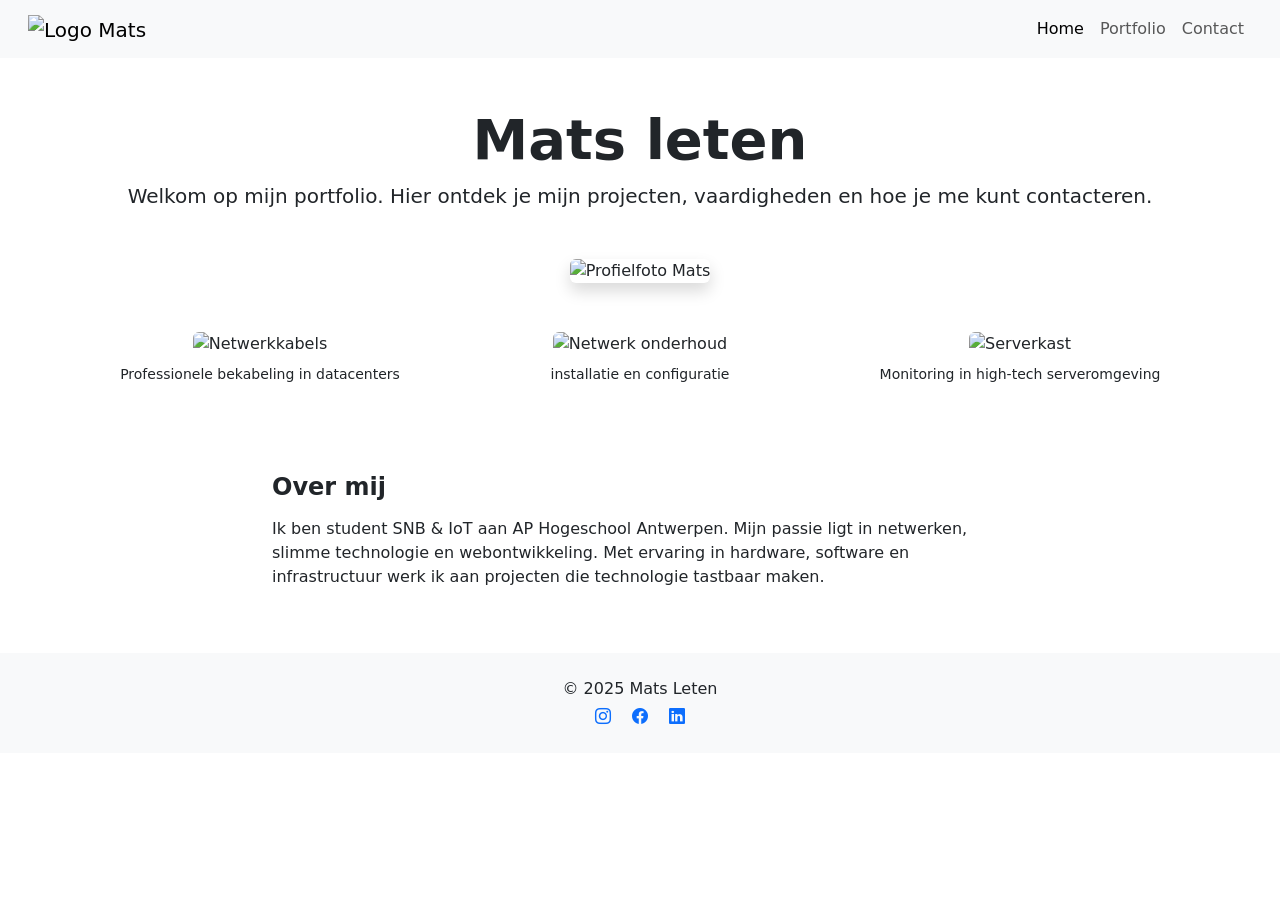
==== index.html @ ece1e0ce "Add files via upload" ====
<!DOCTYPE html>
<html lang="nl-BE">
<head>
  <meta charset="UTF-8">
  <meta name="viewport" content="width=device-width, initial-scale=1.0">
  <title>Portfolio Mats Jansen</title>
  <link rel="stylesheet" href="css/reset.css">
  <link href="https://cdn.jsdelivr.net/npm/bootstrap@5.3.3/dist/css/bootstrap.min.css" rel="stylesheet">
  <link rel="stylesheet" href="https://cdn.jsdelivr.net/npm/bootstrap-icons@1.11.3/font/bootstrap-icons.min.css">
  <link rel="stylesheet" href="css/style.css">
</head>
<body>

 
  <nav class="navbar bg-light px-3">
    <div class="container-fluid d-flex justify-content-between align-items-center">
      <a class="navbar-brand" href="#">
        <img src="assets/images/logo.png" alt="Logo Mats" width="80" height="80">
      </a>
      <ul class="navbar-nav flex-row">
        <li class="nav-item mx-2"><a class="nav-link active" href="index.html">Home</a></li>
        <li class="nav-item mx-2"><a class="nav-link" href="portfolio.html">Portfolio</a></li>
        <li class="nav-item mx-2"><a class="nav-link" href="contact.html">Contact</a></li>
      </ul>
    </div>
  </nav>


  <header class="container text-center my-5">
    <h1 class="display-4 fw-bold">Mats leten</h1>
    <p class="lead">Welkom op mijn portfolio. Hier ontdek je mijn projecten, vaardigheden en hoe je me kunt contacteren.</p>
  </header>


  <section class="container text-center mb-5">
    <img src="assets/images/mats.png" class="img-fluid rounded shadow" alt="Profielfoto Mats" style="max-width: 300px;">
  </section>


  <section class="container mb-5">
    <div class="row text-center">
      <div class="col-md-4 mb-4">
        <img src="assets/images/kabels.png" class="img-fluid rounded" alt="Netwerkkabels">
        <p class="small mt-2">Professionele bekabeling in datacenters</p>
      </div>
      <div class="col-md-4 mb-4">
        <img src="assets/images/netwerk.png" class="img-fluid rounded" alt="Netwerk onderhoud">
        <p class="small mt-2"> installatie en configuratie</p>
      </div>
      <div class="col-md-4 mb-4">
        <img src="assets/images/kast.png" class="img-fluid rounded" alt="Serverkast">
        <p class="small mt-2">Monitoring in high-tech serveromgeving</p>
      </div>
    </div>
  </section>


  <section class="container mb-5">
    <div class="row justify-content-center">
      <div class="col-md-8">
        <h2 class="h4 fw-bold mb-3">Over mij</h2>
        <p>Ik ben student SNB & IoT aan AP Hogeschool Antwerpen. Mijn passie ligt in netwerken, slimme technologie en webontwikkeling. Met ervaring in hardware, software en infrastructuur werk ik aan projecten die technologie tastbaar maken.</p>
      </div>
    </div>
  </section>

  <footer class="bg-light text-center py-4">
    <p class="mb-1">&copy; 2025 Mats Leten</p>
    <div class="socials">
      <a href="https://www.instagram.com" target="_blank" class="mx-2"><i class="bi bi-instagram"></i></a>
      <a href="https://www.facebook.com" target="_blank" class="mx-2"><i class="bi bi-facebook"></i></a>
      <a href="https://www.linkedin.com" target="_blank" class="mx-2"><i class="bi bi-linkedin"></i></a>
    </div>
  </footer>

</body>
</html>
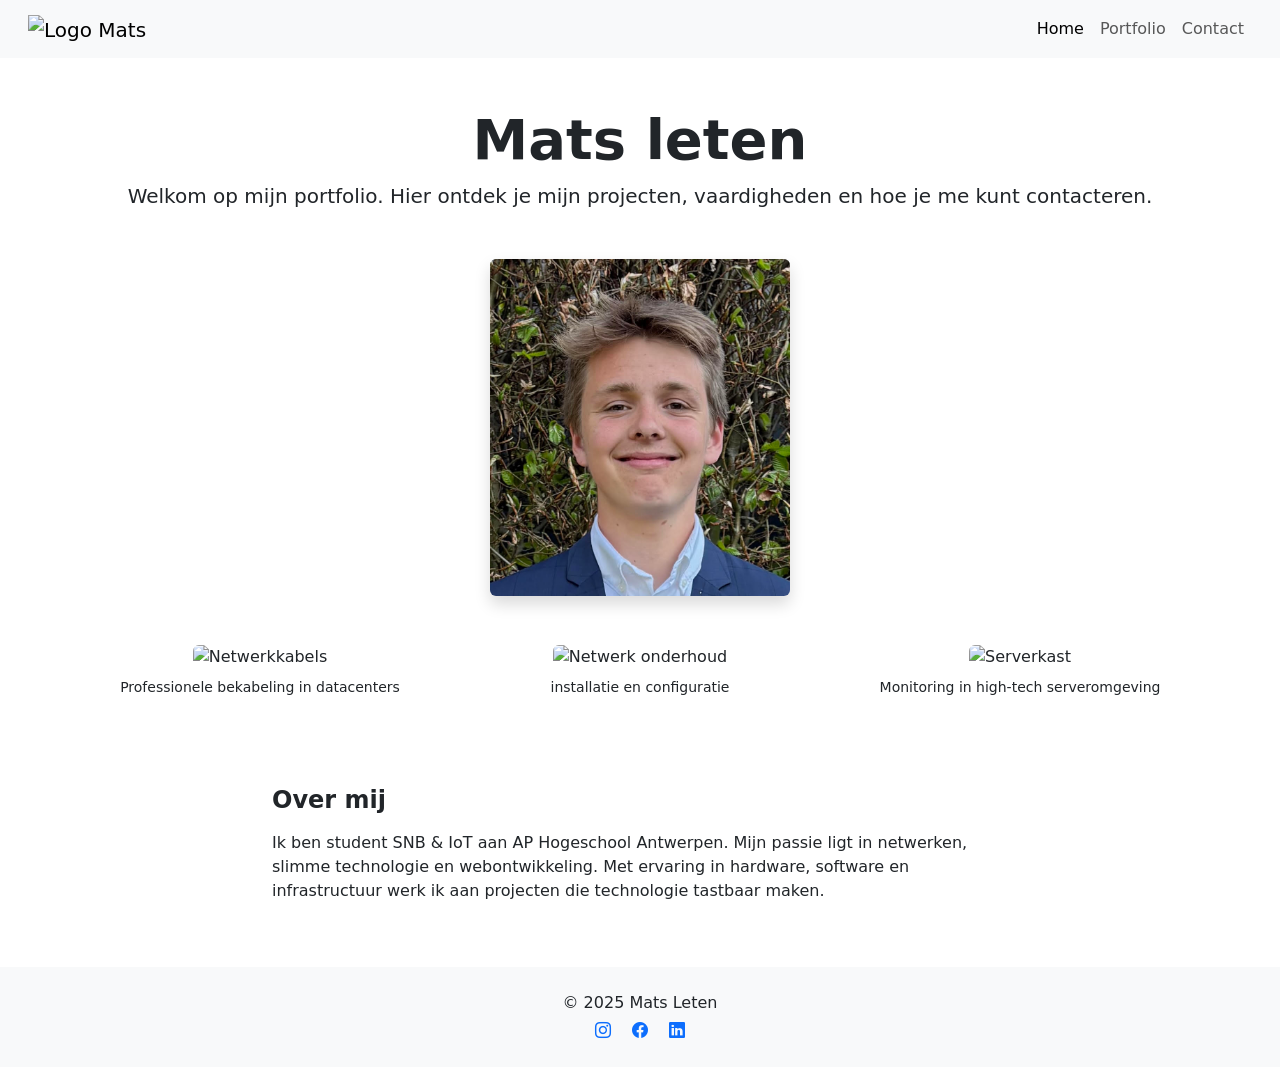
==== commit 9c554c05: "Update index.html" ====
--- a/index.html
+++ b/index.html
@@ -3,7 +3,7 @@
 <head>
   <meta charset="UTF-8">
   <meta name="viewport" content="width=device-width, initial-scale=1.0">
-  <title>Portfolio Mats Jansen</title>
+  <title>Portfolio Mats Leten</title>
   <link rel="stylesheet" href="css/reset.css">
   <link href="https://cdn.jsdelivr.net/npm/bootstrap@5.3.3/dist/css/bootstrap.min.css" rel="stylesheet">
   <link rel="stylesheet" href="https://cdn.jsdelivr.net/npm/bootstrap-icons@1.11.3/font/bootstrap-icons.min.css">
@@ -33,7 +33,7 @@
 
 
   <section class="container text-center mb-5">
-    <img src="assets/images/mats.png" class="img-fluid rounded shadow" alt="Profielfoto Mats" style="max-width: 300px;">
+    <img src="mats.png" class="img-fluid rounded shadow" alt="Profielfoto Mats" style="max-width: 300px;">
   </section>
 
 
@@ -75,3 +75,4 @@
 
 </body>
 </html>
+
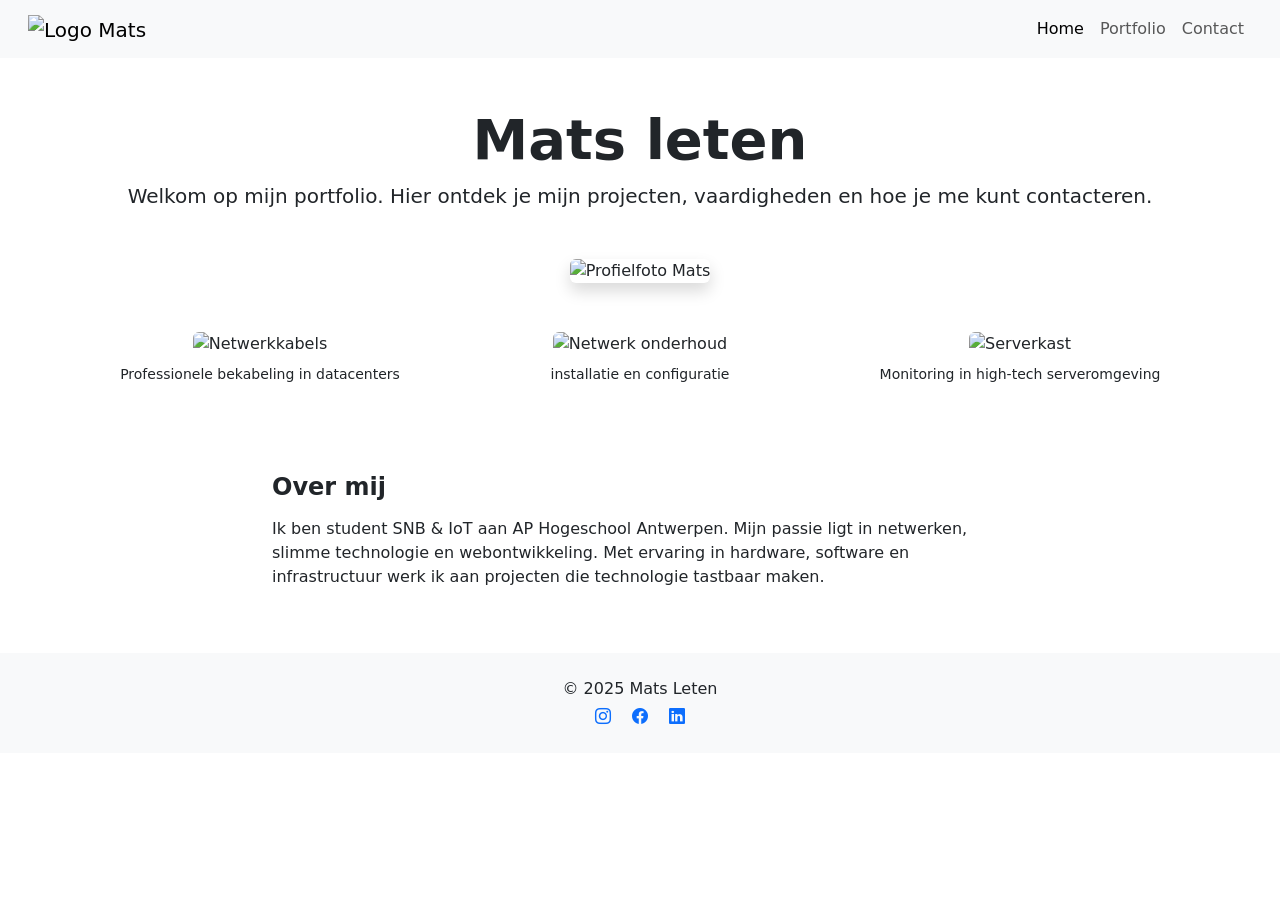
==== commit c16a47f4: "Update index.html" ====
--- a/index.html
+++ b/index.html
@@ -33,7 +33,7 @@
 
 
   <section class="container text-center mb-5">
-    <img src="mats.png" class="img-fluid rounded shadow" alt="Profielfoto Mats" style="max-width: 300px;">
+    <img src="assets/images/mats.png" class="img-fluid rounded shadow" alt="Profielfoto Mats" style="max-width: 300px;">
   </section>
 
 
@@ -76,3 +76,4 @@
 </body>
 </html>
 
+
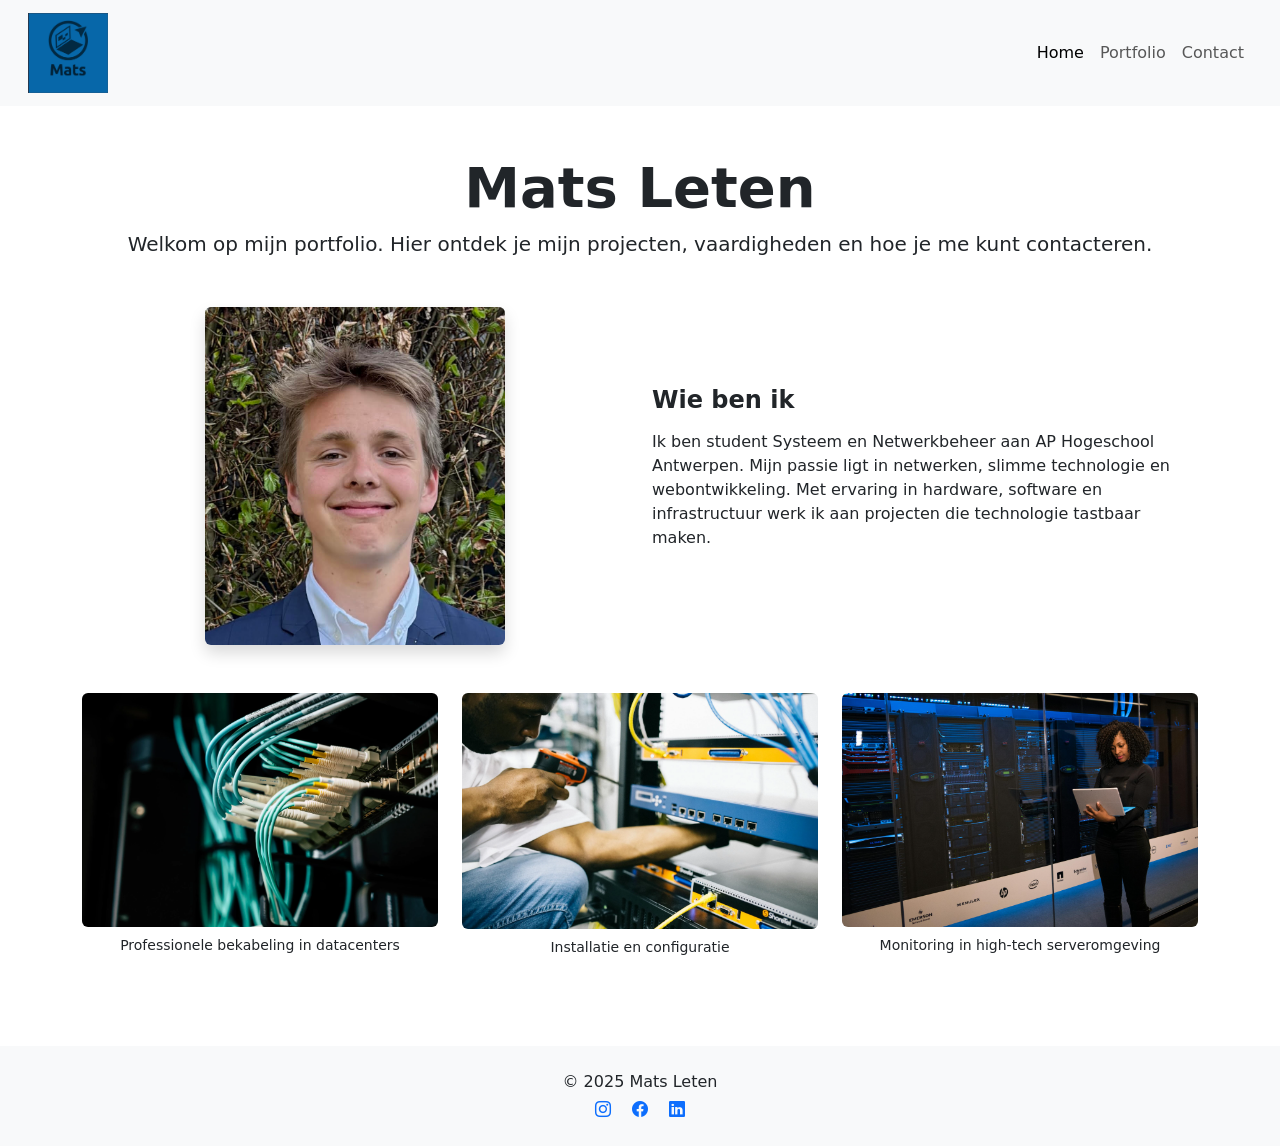
==== commit f85b23b4: "update 0.1 real" ====
--- a/index.html
+++ b/index.html
@@ -3,7 +3,7 @@
 <head>
   <meta charset="UTF-8">
   <meta name="viewport" content="width=device-width, initial-scale=1.0">
-  <title>Portfolio Mats Leten</title>
+  <title>Portfolio Mats Jansen</title>
   <link rel="stylesheet" href="css/reset.css">
   <link href="https://cdn.jsdelivr.net/npm/bootstrap@5.3.3/dist/css/bootstrap.min.css" rel="stylesheet">
   <link rel="stylesheet" href="https://cdn.jsdelivr.net/npm/bootstrap-icons@1.11.3/font/bootstrap-icons.min.css">
@@ -11,7 +11,6 @@
 </head>
 <body>
 
- 
   <nav class="navbar bg-light px-3">
     <div class="container-fluid d-flex justify-content-between align-items-center">
       <a class="navbar-brand" href="#">
@@ -25,18 +24,25 @@
     </div>
   </nav>
 
-
   <header class="container text-center my-5">
-    <h1 class="display-4 fw-bold">Mats leten</h1>
+    <h1 class="display-4 fw-bold">Mats Leten</h1>
     <p class="lead">Welkom op mijn portfolio. Hier ontdek je mijn projecten, vaardigheden en hoe je me kunt contacteren.</p>
   </header>
 
-
-  <section class="container text-center mb-5">
-    <img src="assets/images/mats.png" class="img-fluid rounded shadow" alt="Profielfoto Mats" style="max-width: 300px;">
+  <!-- Over mij + foto naast elkaar -->
+  <section class="container mb-5">
+    <div class="row align-items-center">
+      <div class="col-md-6 text-center mb-4 mb-md-0">
+        <img src="assets/images/mats.png" class="img-fluid rounded shadow" alt="Profielfoto Mats" style="max-width: 300px;">
+      </div>
+      <div class="col-md-6">
+        <h2 class="h4 fw-bold mb-3">Wie ben ik</h2>
+        <p>Ik ben student Systeem en Netwerkbeheer aan AP Hogeschool Antwerpen. Mijn passie ligt in netwerken, slimme technologie en webontwikkeling. Met ervaring in hardware, software en infrastructuur werk ik aan projecten die technologie tastbaar maken.</p>
+      </div>
+    </div>
   </section>
 
-
+  <!-- Projectbeelden -->
   <section class="container mb-5">
     <div class="row text-center">
       <div class="col-md-4 mb-4">
@@ -45,21 +51,11 @@
       </div>
       <div class="col-md-4 mb-4">
         <img src="assets/images/netwerk.png" class="img-fluid rounded" alt="Netwerk onderhoud">
-        <p class="small mt-2"> installatie en configuratie</p>
+        <p class="small mt-2">Installatie en configuratie</p>
       </div>
       <div class="col-md-4 mb-4">
         <img src="assets/images/kast.png" class="img-fluid rounded" alt="Serverkast">
         <p class="small mt-2">Monitoring in high-tech serveromgeving</p>
-      </div>
-    </div>
-  </section>
-
-
-  <section class="container mb-5">
-    <div class="row justify-content-center">
-      <div class="col-md-8">
-        <h2 class="h4 fw-bold mb-3">Over mij</h2>
-        <p>Ik ben student SNB & IoT aan AP Hogeschool Antwerpen. Mijn passie ligt in netwerken, slimme technologie en webontwikkeling. Met ervaring in hardware, software en infrastructuur werk ik aan projecten die technologie tastbaar maken.</p>
       </div>
     </div>
   </section>
@@ -76,4 +72,3 @@
 </body>
 </html>
 
-
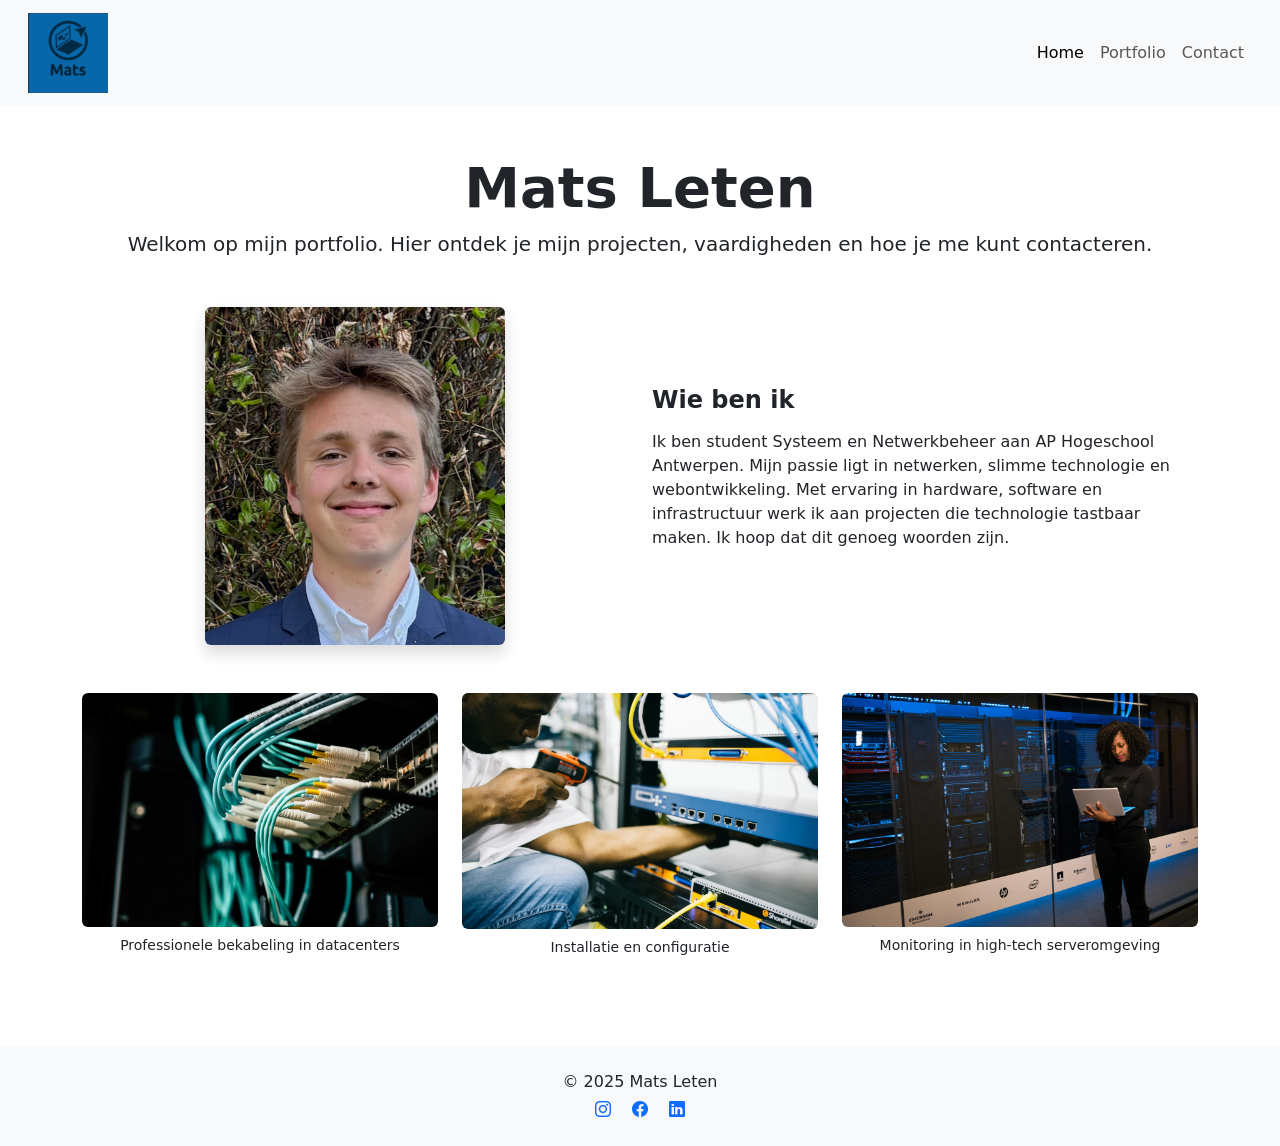
==== commit 7b4970f3: "a" ====
--- a/index.html
+++ b/index.html
@@ -3,14 +3,13 @@
 <head>
   <meta charset="UTF-8">
   <meta name="viewport" content="width=device-width, initial-scale=1.0">
-  <title>Portfolio Mats Jansen</title>
+  <title>Portfolio Mats Leten</title>
   <link rel="stylesheet" href="css/reset.css">
   <link href="https://cdn.jsdelivr.net/npm/bootstrap@5.3.3/dist/css/bootstrap.min.css" rel="stylesheet">
   <link rel="stylesheet" href="https://cdn.jsdelivr.net/npm/bootstrap-icons@1.11.3/font/bootstrap-icons.min.css">
   <link rel="stylesheet" href="css/style.css">
 </head>
 <body>
-
   <nav class="navbar bg-light px-3">
     <div class="container-fluid d-flex justify-content-between align-items-center">
       <a class="navbar-brand" href="#">
@@ -28,8 +27,6 @@
     <h1 class="display-4 fw-bold">Mats Leten</h1>
     <p class="lead">Welkom op mijn portfolio. Hier ontdek je mijn projecten, vaardigheden en hoe je me kunt contacteren.</p>
   </header>
-
-  <!-- Over mij + foto naast elkaar -->
   <section class="container mb-5">
     <div class="row align-items-center">
       <div class="col-md-6 text-center mb-4 mb-md-0">
@@ -37,12 +34,10 @@
       </div>
       <div class="col-md-6">
         <h2 class="h4 fw-bold mb-3">Wie ben ik</h2>
-        <p>Ik ben student Systeem en Netwerkbeheer aan AP Hogeschool Antwerpen. Mijn passie ligt in netwerken, slimme technologie en webontwikkeling. Met ervaring in hardware, software en infrastructuur werk ik aan projecten die technologie tastbaar maken.</p>
+        <p>Ik ben student Systeem en Netwerkbeheer aan AP Hogeschool Antwerpen. Mijn passie ligt in netwerken, slimme technologie en webontwikkeling. Met ervaring in hardware, software en infrastructuur werk ik aan projecten die technologie tastbaar maken. Ik hoop dat dit genoeg woorden zijn.</p>
       </div>
     </div>
   </section>
-
-  <!-- Projectbeelden -->
   <section class="container mb-5">
     <div class="row text-center">
       <div class="col-md-4 mb-4">
@@ -59,16 +54,14 @@
       </div>
     </div>
   </section>
-
   <footer class="bg-light text-center py-4">
     <p class="mb-1">&copy; 2025 Mats Leten</p>
     <div class="socials">
       <a href="https://www.instagram.com" target="_blank" class="mx-2"><i class="bi bi-instagram"></i></a>
       <a href="https://www.facebook.com" target="_blank" class="mx-2"><i class="bi bi-facebook"></i></a>
-      <a href="https://www.linkedin.com" target="_blank" class="mx-2"><i class="bi bi-linkedin"></i></a>
+      <a href="https://www.linkedin.com/in/mats-leten-6bb6772a6/" target="_blank" class="mx-2"><i class="bi bi-linkedin"></i></a>
     </div>
   </footer>
-
 </body>
 </html>
 
